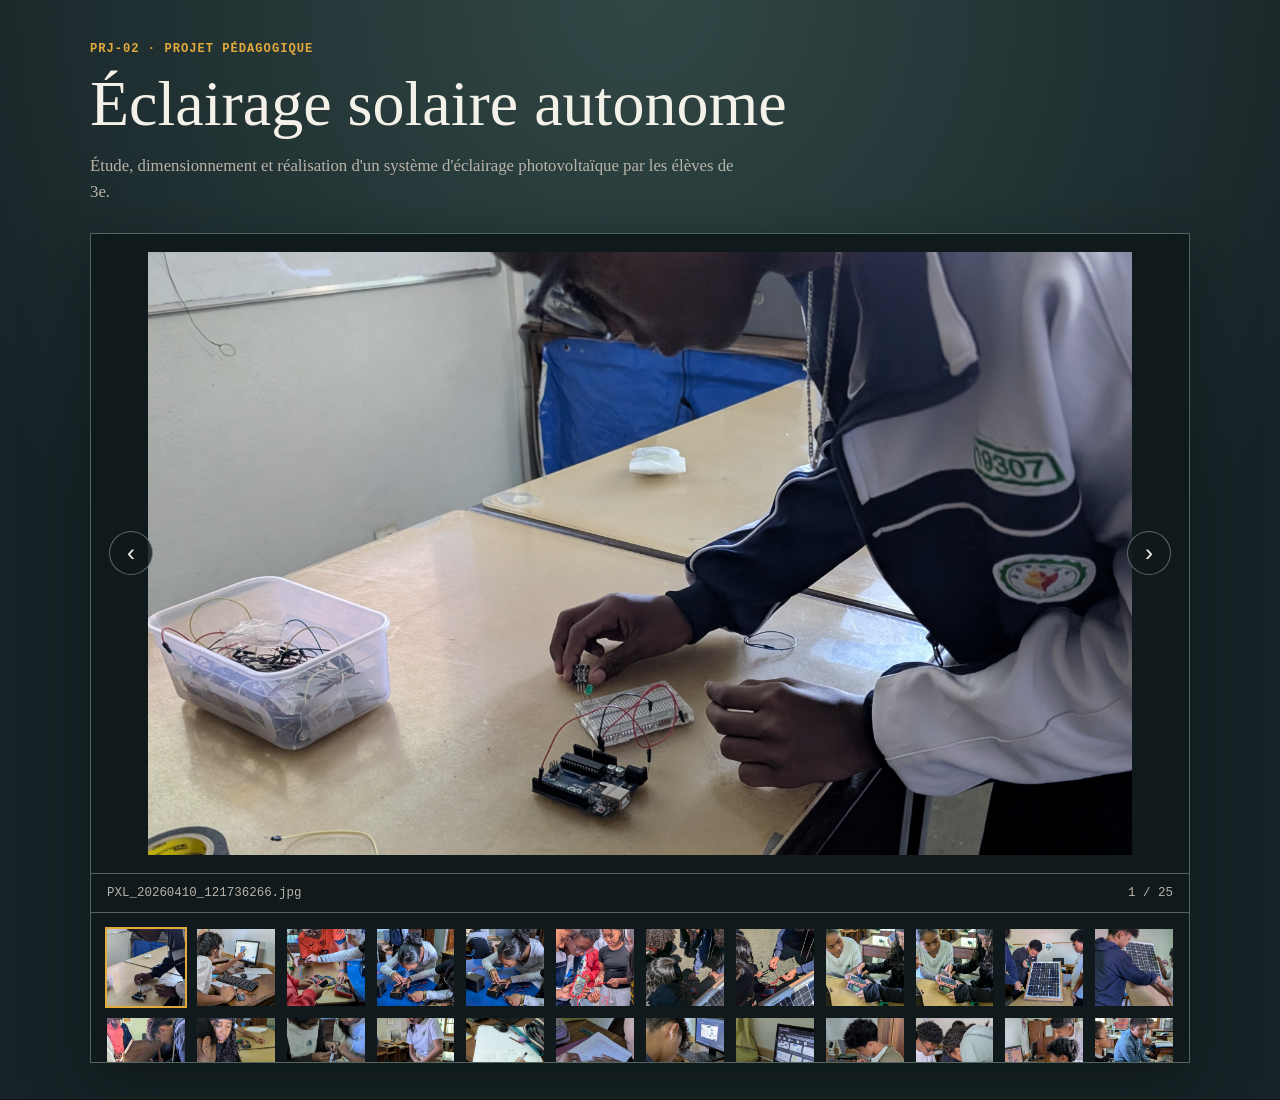
==== projects/panneau-solaire/index.html @ 101ffcde "feat: add JavaScript functionality for CV site, including automatic year display, mobile menu toggle" ====
<!DOCTYPE html>
<html lang="fr">
<head>
  <meta charset="UTF-8">
  <meta name="viewport" content="width=device-width, initial-scale=1.0">
  <title>Éclairage solaire autonome | Projet</title>
  <style>
    :root { color-scheme: dark; --ink: #f4f1e8; --muted: #b8b4aa; --accent: #e2a93b; --bg: #172326; --panel: #213236; --line: #52645e; }
    * { box-sizing: border-box; }
    body { margin: 0; min-height: 100vh; color: var(--ink); background: radial-gradient(circle at top, #314746, var(--bg) 60%); font-family: Georgia, 'Times New Roman', serif; }
    main { width: min(1100px, calc(100% - 32px)); margin: 0 auto; padding: 42px 0 36px; }
    .eyebrow { margin: 0 0 10px; color: var(--accent); font: 600 .76rem/1.2 Consolas, monospace; letter-spacing: .08em; text-transform: uppercase; }
    h1 { margin: 0; font-size: clamp(2rem, 5vw, 4rem); font-weight: 500; }
    .intro { max-width: 650px; margin: 12px 0 28px; color: var(--muted); font-size: 1.05rem; line-height: 1.55; }
    .viewer { overflow: hidden; border: 1px solid var(--line); background: #10191b; box-shadow: 0 18px 50px #09101288; }
    .stage { position: relative; display: grid; place-items: center; min-height: min(67vh, 700px); padding: 18px; }
    .stage img { display: block; width: 100%; max-height: 67vh; object-fit: contain; }
    .nav { position: absolute; top: 50%; display: grid; place-items: center; width: 44px; height: 44px; border: 1px solid #ffffff55; border-radius: 50%; color: var(--ink); background: #10191bcc; font-size: 1.5rem; cursor: pointer; transform: translateY(-50%); }
    .nav:hover, .nav:focus-visible { border-color: var(--accent); color: var(--accent); }
    .nav--prev { left: 18px; } .nav--next { right: 18px; }
    .caption { display: flex; justify-content: space-between; gap: 16px; padding: 12px 16px; border-top: 1px solid var(--line); color: var(--muted); font: .78rem Consolas, monospace; }
    .thumbs { display: grid; grid-template-columns: repeat(auto-fill, minmax(76px, 1fr)); gap: 8px; max-height: 150px; overflow: auto; padding: 14px; border-top: 1px solid var(--line); }
    .thumb { aspect-ratio: 1; padding: 0; overflow: hidden; border: 2px solid transparent; background: transparent; cursor: pointer; }
    .thumb[aria-current="true"] { border-color: var(--accent); } .thumb img { width: 100%; height: 100%; object-fit: cover; }
    @media (max-width: 600px) { main { width: min(100% - 20px, 1100px); padding-top: 26px; } .stage { min-height: 48vh; padding: 8px; } .nav--prev { left: 8px; } .nav--next { right: 8px; } .caption { display: block; line-height: 1.6; } }
  </style>
</head>
<body>
  <main>
    <p class="eyebrow">PRJ-02 · Projet pédagogique</p>
    <h1>Éclairage solaire autonome</h1>
    <p class="intro">Étude, dimensionnement et réalisation d'un système d'éclairage photovoltaïque par les élèves de 3e.</p>
    <section class="viewer" aria-label="Carrousel de photos du projet panneau solaire">
      <div class="stage">
        <button class="nav nav--prev" type="button" aria-label="Photo précédente">‹</button>
        <img id="photo" src="" alt="">
        <button class="nav nav--next" type="button" aria-label="Photo suivante">›</button>
      </div>
      <div class="caption"><span id="filename"></span><span id="counter"></span></div>
      <div class="thumbs" id="thumbs" aria-label="Choisir une photo"></div>
    </section>
  </main>
  <script>
    const photos = [
      'PXL_20260410_121736266.jpg', 'PXL_20260410_121725023.jpg', 'PXL_20260410_121315775.jpg',
      'PXL_20260410_120724951.jpg', 'PXL_20260410_120717742.jpg', 'PXL_20260410_115144824.jpg',
      'PXL_20260407_083447324.jpg', 'PXL_20260407_083323491.jpg', 'PXL_20260407_082704227.jpg',
      'PXL_20260407_082702428.jpg', 'PXL_20260407_082215473.jpg', 'PXL_20260407_082138526.jpg',
      'PXL_20260407_081935227.jpg', 'PXL_20260407_081342185.jpg', 'PXL_20260407_081109086.jpg',
      'PXL_20260407_075552058.jpg', 'PXL_20260407_075319709.jpg', 'PXL_20260407_074450875.jpg',
      'PXL_20260407_073540618.jpg', 'PXL_20260407_073358621.jpg', 'PXL_20260325_081125556.jpg',
      'PXL_20260325_081116721.jpg', 'PXL_20260324_081756512.jpg', 'PXL_20260324_055437924.jpg',
      'PXL_20260324_052650629.jpg'
    ];
    const photo = document.getElementById('photo');
    const filename = document.getElementById('filename');
    const counter = document.getElementById('counter');
    const thumbs = document.getElementById('thumbs');
    let current = 0;
    function showPhoto(index) {
      current = (index + photos.length) % photos.length;
      const name = photos[current];
      const src = `../../assets/images/panneau-solaire/${name}`;
      photo.src = src;
      photo.alt = `Photo ${current + 1} du projet éclairage solaire autonome`;
      filename.textContent = name;
      counter.textContent = `${current + 1} / ${photos.length}`;
      [...thumbs.children].forEach((button, buttonIndex) => button.setAttribute('aria-current', buttonIndex === current));
    }
    photos.forEach((name, index) => {
      const button = document.createElement('button');
      button.className = 'thumb'; button.type = 'button'; button.setAttribute('aria-label', `Afficher la photo ${index + 1}`);
      const image = document.createElement('img'); image.src = `../../assets/images/panneau-solaire/${name}`; image.alt = '';
      button.append(image); button.addEventListener('click', () => showPhoto(index)); thumbs.append(button);
    });
    document.querySelector('.nav--prev').addEventListener('click', () => showPhoto(current - 1));
    document.querySelector('.nav--next').addEventListener('click', () => showPhoto(current + 1));
    document.addEventListener('keydown', (event) => { if (event.key === 'ArrowLeft') showPhoto(current - 1); if (event.key === 'ArrowRight') showPhoto(current + 1); });
    showPhoto(0);
  </script>
</body>
</html>
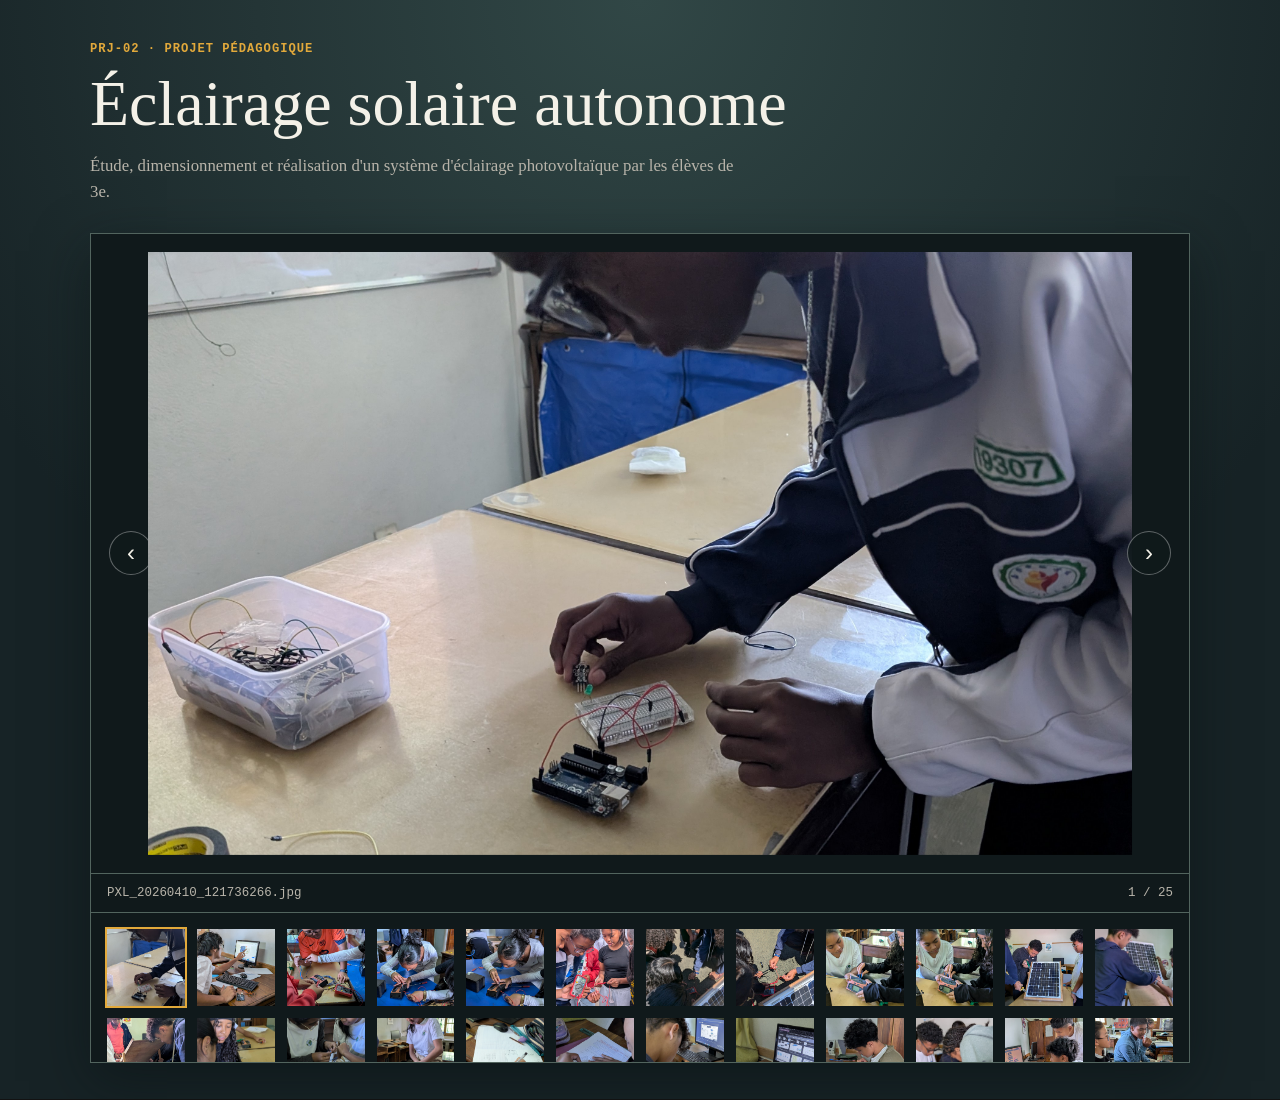
==== commit 822c7f55: "feat: enhance navigation and footer styles; add animations for logo and image transitions" ====
--- a/projects/panneau-solaire/index.html
+++ b/projects/panneau-solaire/index.html
@@ -14,14 +14,19 @@
     .intro { max-width: 650px; margin: 12px 0 28px; color: var(--muted); font-size: 1.05rem; line-height: 1.55; }
     .viewer { overflow: hidden; border: 1px solid var(--line); background: #10191b; box-shadow: 0 18px 50px #09101288; }
     .stage { position: relative; display: grid; place-items: center; min-height: min(67vh, 700px); padding: 18px; }
-    .stage img { display: block; width: 100%; max-height: 67vh; object-fit: contain; }
-    .nav { position: absolute; top: 50%; display: grid; place-items: center; width: 44px; height: 44px; border: 1px solid #ffffff55; border-radius: 50%; color: var(--ink); background: #10191bcc; font-size: 1.5rem; cursor: pointer; transform: translateY(-50%); }
+    .stage img { display: block; width: 100%; max-height: 67vh; object-fit: contain; animation: photo-enter .45s ease both; }
+    .nav { position: absolute; top: 50%; display: grid; place-items: center; width: 44px; height: 44px; border: 1px solid #ffffff55; border-radius: 50%; color: var(--ink); background: #10191bcc; font-size: 1.5rem; cursor: pointer; transform: translateY(-50%); transition: border-color .2s ease, color .2s ease, background .2s ease, transform .2s ease; }
     .nav:hover, .nav:focus-visible { border-color: var(--accent); color: var(--accent); }
     .nav--prev { left: 18px; } .nav--next { right: 18px; }
+    .nav--prev:hover, .nav--prev:focus-visible { transform: translate(-3px, -50%); }
+    .nav--next:hover, .nav--next:focus-visible { transform: translate(3px, -50%); }
     .caption { display: flex; justify-content: space-between; gap: 16px; padding: 12px 16px; border-top: 1px solid var(--line); color: var(--muted); font: .78rem Consolas, monospace; }
     .thumbs { display: grid; grid-template-columns: repeat(auto-fill, minmax(76px, 1fr)); gap: 8px; max-height: 150px; overflow: auto; padding: 14px; border-top: 1px solid var(--line); }
-    .thumb { aspect-ratio: 1; padding: 0; overflow: hidden; border: 2px solid transparent; background: transparent; cursor: pointer; }
+    .thumb { aspect-ratio: 1; padding: 0; overflow: hidden; border: 2px solid transparent; background: transparent; cursor: pointer; transition: transform .2s ease, border-color .2s ease, opacity .2s ease; }
+    .thumb:hover, .thumb:focus-visible { transform: translateY(-3px); opacity: .9; }
     .thumb[aria-current="true"] { border-color: var(--accent); } .thumb img { width: 100%; height: 100%; object-fit: cover; }
+    @keyframes photo-enter { from { opacity: .35; transform: scale(.985); } to { opacity: 1; transform: scale(1); } }
+    @media (prefers-reduced-motion: reduce) { .stage img, .nav, .thumb { animation: none; transition: none; } .nav--prev:hover, .nav--next:hover, .thumb:hover { transform: none; } }
     @media (max-width: 600px) { main { width: min(100% - 20px, 1100px); padding-top: 26px; } .stage { min-height: 48vh; padding: 8px; } .nav--prev { left: 8px; } .nav--next { right: 8px; } .caption { display: block; line-height: 1.6; } }
   </style>
 </head>
